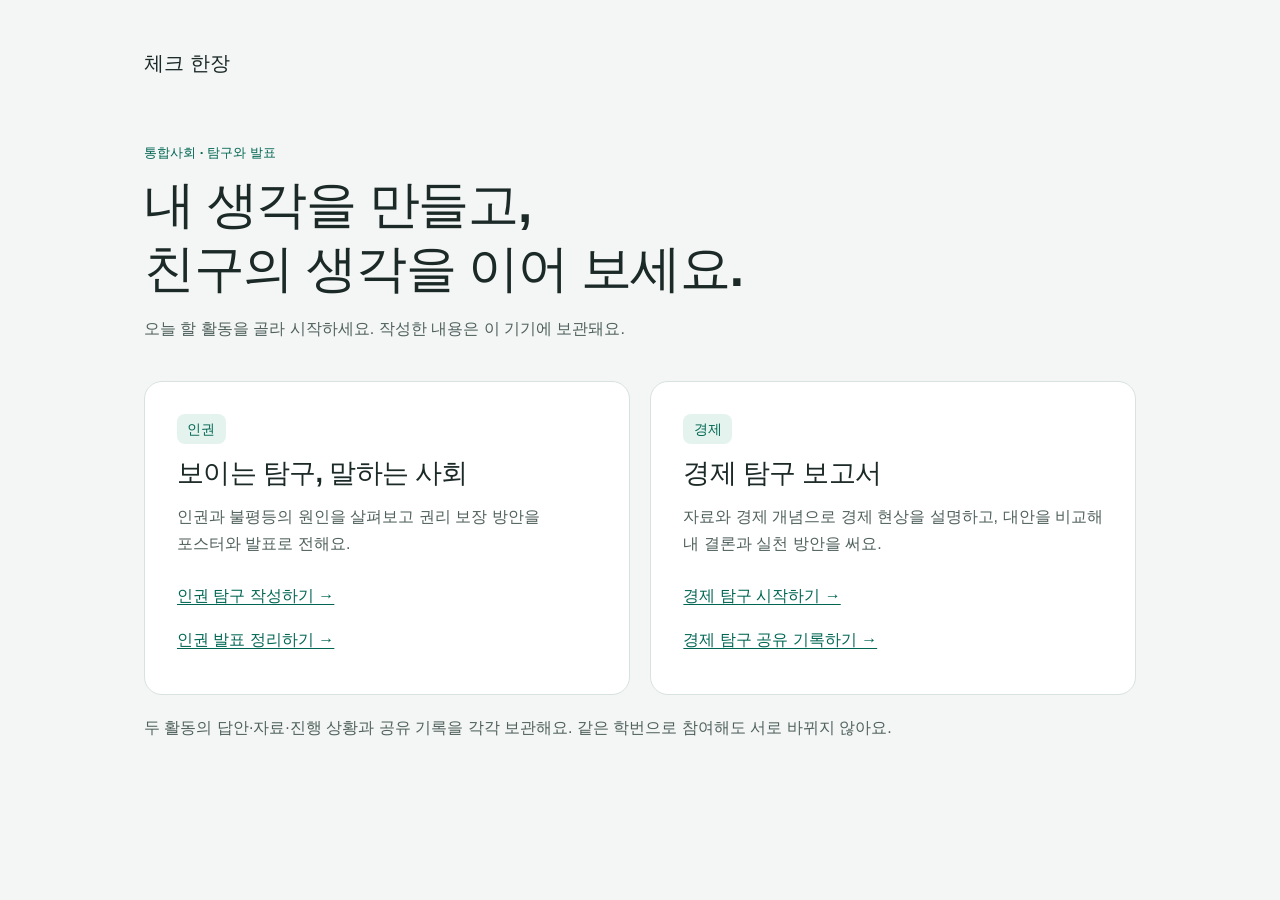
==== docs/index.html @ f95c1961 "Rebuild economics inquiry around four shared stages" ====
<!doctype html>
<html lang="ko">
<head>
  <meta charset="utf-8">
  <meta name="viewport" content="width=device-width, initial-scale=1">
  <meta name="description" content="통합사회2 탐구 활동지. 질문과 자료, 해결 제안을 한 장에 모아요.">
  <title>체크 한장 · 통합사회2 탐구 활동지</title>
  <link rel="stylesheet" href="style.css">
  <link rel="stylesheet" href="report-print.css">
  <link rel="stylesheet" href="listening.css">
  <script defer src="home.js"></script>
  <script defer src="cases.js"></script>
  <script defer src="topic-ideas.js"></script>
  <script defer src="workbook-storage.js"></script>
  <script defer src="economy-data.js"></script>
  <script defer src="economy-guided-data.js"></script>
  <script defer src="economy-local-data.js"></script>
  <script defer src="economy-activity.js"></script>
  <script defer src="economy-flow.js"></script>
  <script defer src="worksheet.js"></script>
  <script defer src="report-print.js"></script>
</head>
<body class="at-home">
  <main id="home" class="home-shell">
    <a class="home-brand" href="#home">체크 한장</a>
    <p class="step-kicker">통합사회 · 탐구와 발표</p>
    <h1>내 생각을 만들고,<br>친구의 생각을 이어 보세요.</h1>
    <p class="home-intro">오늘 할 활동을 골라 시작하세요. 작성한 내용은 이 기기에 보관돼요.</p>
    <div class="home-choices">
      <section class="home-card">
        <span class="card-category">인권</span>
        <h2>보이는 탐구, 말하는 사회</h2>
        <p>인권과 불평등의 원인을 살펴보고 권리 보장 방안을 포스터와 발표로 전해요.</p>
        <div class="home-card-actions">
          <a href="#human" class="card-link">인권 탐구 작성하기 →</a>
          <a href="listening.html?task=human" class="card-link">인권 발표 정리하기 →</a>
        </div>
      </section>
      <section class="home-card">
        <span class="card-category">경제</span>
        <h2>경제 탐구 보고서</h2>
        <p>자료와 경제 개념으로 경제 현상을 설명하고, 대안을 비교해 내 결론과 실천 방안을 써요.</p>
        <div class="home-card-actions">
          <a href="#economy" class="card-link">경제 탐구 시작하기 →</a>
          <a href="listening.html?task=economy" class="card-link">경제 탐구 공유 기록하기 →</a>
        </div>
      </section>
    </div>
    <p class="home-foot">두 활동의 답안·자료·진행 상황과 공유 기록을 각각 보관해요. 같은 학번으로 참여해도 서로 바뀌지 않아요.</p>
  </main>
  <div id="activity-root">
  <a class="skip" href="#workspace">작성 화면으로 건너뛰기</a>
  <header class="topbar">
    <div class="top-inner">
      <a href="#home" class="brand" aria-label="체크 한장 대문으로 가기">
        <svg aria-hidden="true" width="34" height="34" viewBox="0 0 34 34" fill="none"><rect width="34" height="34" rx="9" fill="currentColor"/><path d="M11 9h9l4 4v12H11V9Z" stroke="white" stroke-width="1.5" stroke-linejoin="round"/><path d="m14 17 2.2 2.2 4.5-4.5" stroke="white" stroke-width="1.5" stroke-linecap="round" stroke-linejoin="round"/></svg>
        <span><strong>체크 한장</strong><small>통합사회2 탐구 활동지</small></span>
      </a>
      <div class="tools">
        <span id="save-status" class="save-status" role="status">이 기기에 자동 저장</span>
        <button id="open-files" type="button">작업 저장·불러오기</button>
        <button id="reset" type="button">이 활동 초기화</button>
        <button id="open-help" type="button">? 작성·평가 안내</button>
      </div>
    </div>
  </header>

  <main class="shell">
    <p id="storage-warning" class="notice" role="alert" hidden></p>
    <p id="message" class="notice" role="status" hidden></p>
    <nav aria-label="작성 단계"><ol id="steps" class="steps"></ol></nav>
    <div id="economy-view-tabs" class="view-tabs" role="tablist" aria-label="경제 보고서 화면 전환" hidden>
      <button type="button" role="tab" id="tab-write" aria-selected="true" aria-controls="workspace" data-view="write">활동지 작성</button>
      <button type="button" role="tab" id="tab-preview" aria-selected="false" aria-controls="preview-panel" tabindex="-1" data-view="preview">보고서 미리보기 (A4)</button>
    </div>
    <div class="split">
      <section id="workspace" class="workspace" tabindex="-1" aria-labelledby="step-title">
        <div id="editor"></div>
        <div class="actions" id="actions"></div>
      </section>
      <section id="preview-panel" class="preview-panel" aria-labelledby="preview-title">
        <div class="preview-bar">
          <div><h2 id="preview-title" tabindex="-1">포스터 미리보기</h2><p id="preview-description">쓰는 내용이 여기에 바로 보여요.</p></div>
          <span class="paper-tag">A4 세로</span>
          <button id="preview-print" class="primary" type="button" hidden>PDF로 저장 / 인쇄하기</button>
        </div>
        <div id="poster" class="poster"></div>
      </section>
    </div>
  </main>
  <button id="mobile-preview" class="primary mobile-preview" type="button" aria-controls="preview-panel" aria-expanded="false">포스터 미리보기</button>

  <dialog id="file-dialog" aria-labelledby="file-title">
    <div class="dialog-top"><h2 id="file-title">작업 저장·불러오기</h2><form method="dialog"><button aria-label="닫기">닫기</button></form></div>
    <p>현재 활동만 저장하거나 불러와요. 이전 두 과제 통합 파일도 현재 활동의 기록만 가져와요. 같은 기기와 브라우저에서 이어서 쓸 수 있어요. 다른 기기로 옮기거나 브라우저 기록을 지우기 전에는 파일로 보관하세요.</p>
    <div class="file-actions">
      <button id="backup" class="primary" type="button">파일로 내 기기에 보관하기</button>
      <button id="restore" type="button">보관한 파일 불러오기</button>
      <button id="recover-raw" type="button" hidden>원래 저장 파일 내려받기</button>
    </div>
    <input id="file" type="file" accept=".json,application/json" hidden>
    <p id="file-status" class="notice" role="status" hidden></p>
  </dialog>

  <dialog id="help-dialog" aria-labelledby="help-title">
    <div class="dialog-top"><h2 id="help-title">작성·평가 안내</h2><form method="dialog"><button aria-label="닫기">닫기</button></form></div>
    <h3>무엇을 살펴보나요?</h3><p>2026학년도 보통과 2학기 통합사회2 교수학습 및 평가 운영 계획을 기준으로 안내해요. 경제 탐구는 주제와 질문, 자료로 사실 확인, 경제 개념과 비교, 결론·방안·성찰의 네 단계로 진행해요.</p>
    <ul>
      <li><strong>인권과 불평등</strong>　자료 조사 30점, 발표 자료 제작과 실제 발표 40점, 협업과 자기 돌아보기 30점.</li>
      <li><strong>우리 지역의 경제 변화</strong>　경제 변화 탐구 40점, 지역사회 변화 방안과 실천 30점, 발표와 협업·자기 성찰 30점.</li>
    </ul>
    <p>보고서에 사실과 해석을 나누고 출처, 경제 개념, 선택 근거를 남겨요. 계획과 실제로 한 일은 구분해 적고, 발표와 협업은 수업에서 확인해요. 자료 3곳 이상 활용은 평가 계획의 가장 높은 수행수준입니다. 단계별 완료 표시는 작성 진행 상황을 알려 줍니다.</p>
    <h3>AI를 써도 되나요?</h3>
    <p>기초 조사와 개념 이해에만 활용하고, 알아낸 내용은 출처에서 직접 확인하세요. 답안, 보고서·포스터, 내 생각을 담는 글은 직접 만들어요.</p>
    <h3>사진과 공유 기기 사용</h3>
    <p>직접 찍었거나 사용 허락을 받은 사진을 써요. 사진에 얼굴, 이름, 집 주소가 나오지 않는지 확인하세요. 공유 기기에서는 파일을 안전한 곳에 보관한 뒤 작업을 초기화하고, 내려받기 폴더에 남은 파일도 정리하세요.</p>
  </dialog>
  </div>
  <noscript>이 활동지를 작성하려면 브라우저에서 자바스크립트를 켜 주세요.</noscript>
</body>
</html>
---- docs/style.css ----
:root {
  color-scheme: light;
  --background: #f3f6f5;
  --surface: #fff;
  --ink: #1b2927;
  --muted: #50615d;
  --line: #d8e2df;
  --accent: #006653;
  --accent-hover: #004f40;
  --wash: #e4f3ed;
  --fact-bg: #f2f8f5;
  --fact-border: #006653;
  --fact-badge-bg: #daf0e7;
  --fact-badge-ink: #004f40;
  --sim-bg: #fdf8ee;
  --sim-border: #b7791f;
  --sim-badge-bg: #f6e7c6;
  --sim-badge-ink: #744210;
  --write-bg: #fff;
  --write-border: #cbd6d2;
  --placeholder-ink: #849690;
  font-family: Pretendard, "Pretendard Variable", -apple-system, BlinkMacSystemFont, "Apple SD Gothic Neo", "Noto Sans KR", "Malgun Gothic", sans-serif;
  font-size: 100%;
  font-synthesis: none;
  line-height: 1.55;
}
* { box-sizing: border-box; }
[hidden] { display: none !important; }
body { margin: 0; color: var(--ink); background: var(--background); overflow-wrap: anywhere; }
h1, h2, h3, h4, p, figure { margin: 0; }
h1, h2, h3, label, button, summary { line-height: 1.4; word-break: keep-all; overflow-wrap: anywhere; }
h1, h2 { letter-spacing: -.025em; }
h1 { font-size: clamp(1.65rem, 3vw, 2.15rem); }
h2 { font-size: 1.13rem; }
h3 { font-size: 1rem; }
a { color: var(--accent); text-underline-offset: .2em; }
button, input, textarea, select { font: inherit; color: inherit; }
button, select, summary { cursor: pointer; }
button, .upload-button, .research-link {
  display: inline-flex; align-items: center; justify-content: center; gap: .4rem; min-height: 44px;
  padding: .48rem .85rem; background: var(--surface); border: 1px solid var(--line);
  border-radius: 8px; font-weight: 650;
}
button:hover, .upload-button:hover, .research-link:hover { background: var(--wash); border-color: #a2c2b6; }
button:disabled { cursor: wait; opacity: .65; }
:focus-visible { outline: 3px solid #007863; outline-offset: 3px; }
.primary { background: var(--accent); border-color: var(--accent); color: #fff; }
.primary:hover { background: var(--accent-hover); border-color: var(--accent-hover); }
.skip { position: absolute; top: -5rem; left: 1rem; z-index: 10; background: white; padding: .8rem; }
.skip:focus { top: .5rem; }
.sr-only {
  position: absolute; width: 1px; height: 1px; padding: 0; margin: -1px;
  overflow: hidden; clip-path: inset(50%); white-space: nowrap; border: 0;
}
.topbar { background: white; border-bottom: 1px solid var(--line); }
.top-inner, .shell { width: min(100% - 3rem, 1240px); margin-inline: auto; }
.top-inner { display: flex; align-items: center; justify-content: space-between; gap: 1rem; padding-block: .7rem; }
.brand, .tools { display: flex; align-items: center; gap: .6rem; }
.brand { width: fit-content; min-height: 44px; color: var(--ink); text-decoration: none; }
.brand:hover strong { color: var(--accent); }
.brand svg { color: var(--accent); flex-shrink: 0; }
.brand strong, .brand small { display: block; white-space: nowrap; line-height: 1.35; }
.brand strong { font-size: 1.13rem; letter-spacing: -.02em; }
.brand small, .tools, .preview-bar p, .paper-tag, .save-status { font-size: .83rem; }
.brand small, .preview-bar p { color: var(--muted); }
.save-status {
  display: inline-flex; align-items: center; gap: .42rem; padding: .32rem .65rem;
  border-radius: 20px; background: var(--wash); color: var(--accent); font-weight: 650;
}
.save-status::before { content: ""; width: .44rem; height: .44rem; flex: none; border-radius: 50%; background: currentColor; }
.shell { padding-block: 1.3rem 3rem; }
.notice {
  padding: .65rem .8rem; margin-bottom: .75rem; background: var(--wash);
  border-left: 3px solid var(--accent); font-size: .93rem;
}
#storage-warning { background: #fff1d8; border-color: #9a5e12; }
.steps {
  display: grid; grid-template-columns: repeat(4, minmax(0, 1fr)); gap: .5rem;
  margin: 0 0 1rem; padding: 0; list-style: none;
}
.steps button {
  width: 100%; justify-content: flex-start; text-align: left; min-height: 54px;
  padding: .5rem .75rem; font-size: .92rem; color: var(--muted);
}
.steps button[aria-current="step"] { border-color: var(--accent); background: var(--wash); color: var(--accent); }
.step-number {
  width: 1.65rem; height: 1.65rem; flex: 0 0 auto; display: grid; place-items: center;
  border-radius: 50%; background: var(--background); font-size: .83rem; font-variant-numeric: tabular-nums;
}
[aria-current="step"] .step-number { background: var(--accent); color: white; }
.split { display: grid; grid-template-columns: minmax(0, 1.12fr) minmax(0, 1fr); gap: 1.2rem; align-items: start; }
.workspace { background: var(--surface); border: 1px solid var(--line); border-radius: 14px; padding: clamp(1rem, 2.5vw, 2rem); }
.step-heading { margin-bottom: 1.25rem; }
.step-kicker { color: var(--accent); font-size: .84rem; font-weight: 750; font-variant-numeric: tabular-nums; }
.step-heading h1 { margin: .2rem 0 .35rem; }
.step-heading p, .print-note { color: var(--muted); font-size: .95rem; }
.field-grid { display: grid; gap: .6rem; }
.student-fields { grid-template-columns: repeat(3, minmax(0, 1fr)); }
.field { display: grid; gap: .38rem; margin-bottom: .8rem; min-width: 0; }
.field label { font-size: .94rem; font-weight: 700; }
.field :is(input, textarea, select) {
  width: 100%; min-width: 0; min-height: 44px; padding: .58rem .7rem; border-radius: 7px;
  border: 1px solid #bdccc7; background: white;
}
.field select { text-overflow: ellipsis; padding-inline-end: 1.3rem; }
.field textarea { resize: vertical; min-height: 6.1rem; }
.field ::placeholder { color: #596d67; opacity: 1; }
.field-hint { color: var(--muted); }
.topic-choice-note { margin: 0 0 .55rem; color: var(--muted); font-size: .9rem; }
.idea-explorer, .idea-hints { margin-bottom: .85rem; padding: .75rem; border: 1px solid var(--line); border-radius: 8px; background: #f9fbfa; }
.idea-explorer p, .idea-hints p { margin-top: .25rem; color: var(--muted); font-size: .88rem; }
.idea-cards { display: grid; grid-template-columns: repeat(3, minmax(0, 1fr)); gap: .4rem; margin: .6rem 0 0; padding: .2rem; list-style: none; }
.idea-cards button { width: 100%; height: 100%; justify-content: flex-start; text-align: left; font-size: .88rem; }
.idea-cards button[aria-pressed="true"] { color: var(--accent); background: var(--wash); border-color: var(--accent); }
.economy-topics > section { margin-bottom: 1rem; }
.economy-topics h2 { font-size: 1rem; margin-bottom: .4rem; }
.economy-topic-grid { display: grid; grid-template-columns: repeat(2,minmax(0,1fr)); list-style: none; padding: 0; margin: 0; gap: .45rem; }
.economy-topics button { width: 100%; height: 100%; min-height: 60px; align-items: flex-start; justify-content: space-between; text-align: left; word-break: keep-all; overflow-wrap: anywhere; }
.economy-topics small { display: block; color: var(--muted); font-weight: 400; margin-top: .18rem; }
.topic-resume { color: var(--accent); font-size: .82rem; flex-shrink: 0; }
.guided-context { display: flex; justify-content: space-between; gap: .6rem; align-items: baseline; margin-bottom: .75rem; }
.guided-context strong { font-size: .9rem; color: var(--accent); }
.guided-context a { flex-shrink: 0; font-size: .85rem; }
.guided-topic .guided-evidence-list { margin-top: .3rem; }
@media (max-width: 540px) { .economy-topic-grid { grid-template-columns: minmax(0,1fr); } }
.idea-hints ol { margin: .45rem 0 0; padding-inline-start: 1.4rem; font-size: .9rem; }
.idea-hints li + li { margin-top: .2rem; }
@media (max-width: 560px) {
  .idea-cards { grid-template-columns: none; grid-auto-flow: column; grid-auto-columns: minmax(8rem, 46%); overflow-x: auto; scroll-padding-inline: .2rem; }
}
.source-chips { min-width: 0; margin: 0 0 .65rem; padding: 0; border: 0; }
.source-chips legend { padding: 0; margin-bottom: .25rem; font-size: .94rem; font-weight: 700; }
.chip-options { display: flex; flex-wrap: wrap; gap: .35rem; }
.chip-options label { position: relative; display: inline-flex; cursor: pointer; }
.chip-options input { position: absolute; inset: 0; width: 100%; height: 100%; margin: 0; opacity: 0; cursor: pointer; }
.chip-options span {
  display: inline-flex; align-items: center; min-height: 44px; padding: .35rem .65rem;
  border: 1px solid #bdccc7; border-radius: 24px; font-size: .88rem;
}
.chip-options label:hover span { background: var(--background); }
.chip-options input:checked + span { color: var(--accent); background: var(--wash); border-color: var(--accent); font-weight: 700; }
.chip-options input:focus-visible + span { outline: 3px solid #007863; outline-offset: 2px; }
.research-link { margin-bottom: .85rem; text-decoration: none; }
.evidence-status { margin-bottom: .85rem; color: var(--muted); font-size: .9rem; }
.evidence-status p { margin-top: .35rem; }
.rubric-badge {
  display: inline-block; background: var(--wash); color: var(--accent);
  border-radius: 5px; padding: .12rem .38rem; font-size: .8em; font-weight: 700;
}
.evidence-status .rubric-badge { font-size: .95em; }
.character-count { text-align: right; color: var(--muted); font-variant-numeric: tabular-nums; }
.worksheet-section { border-top: 1px solid var(--line); margin-top: .75rem; padding-top: 1rem; }
.worksheet-section h2 { margin-bottom: .65rem; }
.question-section, .thought { margin-top: 1.2rem; }
.thought h2 { color: var(--accent); }
.supplement { margin: .25rem 0 .75rem; font-size: .9rem; }
.supplement summary { padding: .6rem 0; color: var(--accent); font-weight: 650; }
.supplement p { margin: .5rem 0; }
.supplement ul { padding-left: 1.25rem; }
.actions { margin-top: 1.2rem; display: flex; gap: .6rem; flex-wrap: wrap; justify-content: space-between; }
.actions .primary { margin-left: auto; }
.source-card { border: 1px solid var(--line); border-radius: 10px; padding: .9rem; margin-bottom: .75rem; }
.card-head, .photo-row { display: flex; align-items: center; gap: .6rem; flex-wrap: wrap; }
.card-head { justify-content: space-between; margin-bottom: .65rem; }
.photo-row { margin-bottom: .8rem; }
.photo-row small { color: var(--muted); }
.upload-button { position: relative; cursor: pointer; color: var(--accent); }
.upload-button input { position: absolute; inset: 0; width: 100%; opacity: 0; cursor: pointer; }
.upload-button:focus-within { outline: 3px solid #007863; outline-offset: 3px; }
.card-image { width: 84px; height: 54px; object-fit: contain; background: var(--background); border-radius: 5px; }
.add-source { width: 100%; border: 1px dashed #6b9b8d; color: var(--accent); }
.checklist { min-width: 0; margin: 1rem 0; padding: .6rem .9rem; border: 1px solid var(--line); border-radius: 9px; }
.checklist legend { padding: 0 .3rem; font-weight: 700; }
.checklist label { display: flex; align-items: center; gap: .65rem; min-height: 44px; cursor: pointer; }
.checklist input { width: 1.1rem; height: 1.1rem; flex: none; accent-color: var(--accent); }
.preview-panel {
  position: sticky; top: 1rem; max-height: calc(100dvh - 2rem); overflow: auto;
  border: 1px solid var(--line); border-radius: 14px; background: #e9efec;
}
.preview-bar {
  display: flex; justify-content: space-between; align-items: center; gap: .5rem;
  padding: .7rem 1rem; border-bottom: 1px solid var(--line); background: #f9fbfa;
}
.preview-bar h2 { font-size: 1rem; }
.paper-tag { border: 1px solid var(--line); padding: .18rem .48rem; border-radius: 5px; white-space: nowrap; color: var(--muted); }
.poster { padding: clamp(.65rem, 2vw, 1.2rem); }
.paper {
  min-width: 0; min-height: auto; aspect-ratio: 210 / 297;
  background: white; padding: clamp(1rem, 3vw, 2.25rem);
  border-top: 5px solid var(--accent); box-shadow: 0 4px 14px #193d2e18;
  font-size: .87rem;
}
.paper h2 { margin-top: .36rem; font-size: clamp(1.35rem, 2.4vw, 2rem); }
.paper h3 { font-size: .93rem; }
.paper p { white-space: pre-wrap; }
.paper-label, .paper-author { font-size: .8rem; }
.paper-label { color: var(--accent); font-weight: 750; }
.paper-author { color: var(--muted); margin-top: .4rem; }
.paper-question { margin: 1rem 0; padding: .75rem; background: var(--wash); }
.paper-question h3 { color: var(--accent); margin-bottom: .25rem; }
.paper-empty { color: var(--muted); }
.paper-evidence { margin-bottom: .9rem; }
.paper-evidence > h3 { margin-bottom: .4rem; }
.evidence-grid, .paper-analysis { display: grid; grid-template-columns: repeat(2, minmax(0, 1fr)); gap: .65rem; }
.evidence-grid figure { border: 1px solid var(--line); padding: .55rem; }
.evidence-grid img { display: block; width: 100%; max-height: 11rem; object-fit: contain; margin-block: .3rem; }
.evidence-grid small { display: block; color: var(--muted); white-space: pre-wrap; }
.paper-analysis section { border-top: 1px solid var(--line); padding-top: .5rem; }
.paper-analysis { margin-top: .55rem; }
.paper-analysis h4 { margin-bottom: .2rem; font-size: .95em; }
.paper-section { margin-top: .9rem; }
.paper-reflection { background: #f3f6f5; padding-inline: .65rem; padding-bottom: .65rem; }
.paper-reflection, .paper-rehearsal { border-top: 1px solid var(--line); padding-top: .65rem; }
.paper-rehearsal ul { margin: .3rem 0 0; padding: 0; list-style: none; color: var(--muted); }
.evidence-grid .rubric-badge { margin-block: .2rem; }
.evidence-grid p + p, .evidence-grid p + small { margin-top: .2rem; }
.evidence-label { color: var(--accent); }
.mobile-preview { display: none; }
dialog {
  width: min(100% - 2rem, 36rem); max-height: calc(100dvh - 2rem); padding: 1.2rem;
  border: 1px solid var(--line); border-radius: 12px; color: var(--ink);
}
dialog::backdrop { background: #15272199; }
dialog h3, dialog p { margin-top: .85rem; }
dialog ul { padding-left: 1.3rem; }
dialog li + li { margin-top: .5rem; }
.dialog-top { display: flex; justify-content: space-between; align-items: center; gap: .5rem; }
.file-actions { display: flex; flex-wrap: wrap; gap: .5rem; margin-top: 1rem; }

#preview-print { display: none; }
@media (max-width: 839px) {
  html { scroll-padding-bottom: calc(4.5rem + env(safe-area-inset-bottom)); }
  .show-preview .preview-bar { flex-wrap: wrap; }
  .show-preview #preview-print { display: inline-flex; }
  .top-inner, .shell { width: min(100% - 1.5rem, 640px); }
  .top-inner { display: grid; grid-template-columns: 1fr auto 1fr; gap: .4rem; }
  .brand { grid-column: span 2; }
  .tools { display: contents; }
  .save-status { justify-self: end; white-space: nowrap; }
  .tools button { padding-inline: .4rem; }
  .shell { padding-bottom: 5rem; padding-top: .7rem; }
  .split { display: block; }
  .preview-panel { display: none; position: static; max-height: none; overflow: visible; }
  .show-preview .workspace { display: none; }
  .show-preview .preview-panel { display: block; }
  .mobile-preview {
    display: flex; position: fixed; z-index: 2; bottom: max(.7rem, env(safe-area-inset-bottom)); right: .75rem;
    box-shadow: 0 3px 12px #173d2f35;
  }
  .steps { gap: .25rem; margin-bottom: .65rem; }
  .steps button { min-height: 64px; height: 100%; flex-direction: column; justify-content: center; text-align: center; gap: .2rem; padding: .3rem .2rem; font-size: .78rem; }
  .step-number { width: 1.3rem; height: 1.3rem; font-size: .75rem; }
  .step-heading { margin-bottom: .8rem; }
  .step-heading p { font-size: .9rem; }
}
@media (max-width: 440px) {
  .field-grid { gap: .4rem; }
  .field :is(input, textarea, select) { padding-inline: .45rem; }
  .student-fields input::placeholder { font-size: .83rem; }
  .worksheet-section { padding-top: .65rem; }
  .workspace { padding: .85rem; }
}
@page { size: A4 portrait; margin: 12mm; }
@media print {
  :root { background: #fff; print-color-adjust: exact; -webkit-print-color-adjust: exact; }
  body { background: #fff; }
  .skip, .topbar, nav, .workspace, .show-preview .workspace, .mobile-preview,
  .preview-bar, dialog, dialog::backdrop, .notice, noscript { display: none !important; }
  .shell, .split, .preview-panel, .poster { display: block; position: static; overflow: visible; width: auto; max-height: none; margin: 0; padding: 0; border: 0; background: white; }
  .paper { border-top-width: 2mm; aspect-ratio: auto; padding: 5mm 0 0; box-shadow: none; font-size: 10pt; }
  .paper h2 { font-size: 21pt; }
  .paper h3, .paper h4 { break-after: avoid; }
  .paper-header, .evidence-grid img { break-inside: avoid; }
  .evidence-grid, .paper-analysis { display: block; column-count: 2; column-gap: 5mm; }
  .evidence-grid figure, .paper-analysis section { margin: 0 0 3mm; break-inside: avoid; }
  .evidence-grid img { max-height: 43mm; }
  .paper-section, .paper-evidence { margin-top: 3mm; }
  .paper-reflection, .paper-rehearsal li { break-inside: avoid; }
}

.idea-cards small { display: block; margin-top: .3rem; color: var(--muted); font-weight: 400; }
.idea-story { margin-top: .65rem; padding: .8rem; border-inline-start: 3px solid var(--accent); background: white; }
.idea-story h4 { color: var(--accent); }
.idea-story p { margin-top: .55rem; color: var(--ink); }
.idea-story .idea-story-label { color: var(--muted); font-size: .8rem; }
.idea-story button { margin-top: .65rem; }

.economy-materials { margin-block: 1rem 1.4rem; padding: .85rem; border: 1px solid var(--line); border-radius: 10px; background: #f9fbfa; }
.economy-materials > p { margin-block: .5rem .85rem; }
.official-card { margin-top: 1rem; padding: .75rem; border: 1px solid var(--line); border-radius: 8px; background: white; }
.official-card h3 { margin-bottom: .45rem; }
.official-card button { margin-top: .6rem; }
.official-graph { min-width: 0; margin-block: .5rem .8rem; }
.official-graph .stat-image { display: block; width: 100%; height: auto; max-height: none; margin-block: .5rem; object-fit: contain; }
.stat-meta, .stat-citation { font-size: .84rem; color: var(--muted); }
.stat-citation { margin-top: .45rem; }
.stat-citation span { display: block; }
.stat-table-wrap { max-width: 100%; overflow-x: auto; }
.stat-table { width: 100%; border-collapse: collapse; font-size: .88rem; font-variant-numeric: tabular-nums; }
.stat-table caption { text-align: left; font-size: .84rem; margin-bottom: .25rem; }
.stat-table th, .stat-table td { padding: .45rem .55rem; border-bottom: 1px solid var(--line); text-align: left; vertical-align: top; }
.stat-table .num { text-align: right; font-variant-numeric: tabular-nums; white-space: nowrap; }
.guided-review-case .stat-table th, .guided-review-case .stat-table td { text-align: left; vertical-align: top; }
.guided-review-case .stat-table th:first-child { width: 32%; }
.guided-source-locations { margin-block: .45rem .8rem; padding-inline-start: 1.2rem; font-size: .86rem; color: var(--muted); }
.guided-region-graph { margin-block: .55rem .15rem; font-size: .88rem; }
.guided-region-graph figcaption { font-weight: 650; margin-bottom: .35rem; }
.guided-region-bar { display: grid; grid-template-columns: minmax(5.5rem, auto) minmax(0, 1fr) auto; gap: .45rem; align-items: center; margin-bottom: .35rem; }
.guided-region-track { display: block; height: .7rem; background: var(--wash); }
.guided-region-track span { display: block; height: 100%; background: var(--accent); }
.guided-topic > p + p { margin-top: .5rem; }
.guided-region-material > details + .field { margin-top: .8rem; }
.guided-evidence-list { padding-inline-start: 1.25rem; }
.guided-evidence-list li + li { margin-top: .45rem; }
.guided-evidence-list span { display: block; }
.view-tabs {
  position: sticky; top: .5rem; z-index: 5;
  display: grid; grid-template-columns: repeat(2,minmax(0,1fr)); gap: .25rem;
  max-width: 760px; margin: 0 auto .9rem; padding: .25rem;
  border: 1px solid var(--line); border-radius: 10px; background: var(--surface);
}
.view-tabs button { border-color: transparent; }
.view-tabs button[aria-selected="true"] { color: var(--accent); background: var(--wash); }
.economy-context, .economy-reminder { padding: .8rem 0; border-bottom: 1px solid var(--line); margin-bottom: 1rem; }
.economy-context p + p { margin-top: .55rem; }
.economy-context ul { margin-block: .5rem 0; }
.economy-write, .card-fact, .card-simulation { margin-block: 1rem; padding: .9rem; border-radius: 8px; min-width: 0; }
.economy-write { border: 1px solid var(--write-border); background: var(--write-bg); }
.economy-write > .field:first-child { margin-top: 0; }
.card-fact { border-inline-start: 4px solid var(--fact-border); background: var(--fact-bg); }
.card-simulation { border-inline-start: 4px solid var(--sim-border); background: var(--sim-bg); }
.economy-card-label { display: inline-block; border-radius: 6px; padding: .15rem .45rem; margin-bottom: .5rem; font-size: .83rem; font-weight: 700; }
.card-fact .economy-card-label { background: var(--fact-badge-bg); color: var(--fact-badge-ink); }
.card-simulation .economy-card-label { background: var(--sim-badge-bg); color: var(--sim-badge-ink); }
.guided-source .stat-citation { margin-bottom: .8rem; }
.guided-source .stat-table-wrap + .stat-table-wrap { margin-top: .65rem; }
.guided-region-material { padding-bottom: .8rem; border-bottom: 1px solid var(--line); margin-bottom: .8rem; }
.economy-research-links { display: flex; flex-wrap: wrap; gap: .65rem 1rem; margin-bottom: .7rem; }
.economy-workspace #editor h1 { font-size: clamp(1.6rem, 2.8vw, 2rem); font-weight: 800; color: #101c1a; }
.economy-workspace #editor h2 { font-size: 1.22rem; font-weight: 750; margin-bottom: .7rem; }
.economy-workspace #editor .field label { font-size: 1.02rem; font-weight: 700; color: #132220; }
.economy-workspace #editor .field-hint { font-size: .88rem; }
.economy-workspace #editor .field ::placeholder { color: var(--placeholder-ink); }
@media screen {
  .economy-workspace .split { display: block; max-width: 760px; margin-inline: auto; }
  .economy-workspace #preview-panel:not([hidden]) { display: block; position: static; max-height: none; overflow: visible; }
  .economy-workspace #preview-print:not([hidden]) { display: inline-flex; }
  .economy-workspace .preview-bar { flex-wrap: wrap; }
  .economy-workspace .shell { padding-bottom: 2rem; }
}
.paper .official-graph { font-size: .9em; }
.paper .official-graph .stat-meta, .paper .official-graph .stat-citation { font-size: .9em; }
.paper .official-graph .stat-table, .paper .official-graph caption { font-size: 1em; }
@media (max-width: 440px) {
  .economy-materials, .official-card { padding: .55rem; }
  .economy-write, .card-fact, .card-simulation { padding: .7rem; }
  .view-tabs button { font-size: .86rem; }
}
@media print {
  .stat-table-wrap { overflow: visible; }
  .official-graph .stat-image { break-inside: avoid; }
  .view-tabs { display: none !important; }
}
---- docs/report-print.css ----
/* Print measurements use the same dimensions before and during beforeprint. */
.print-pages { position: absolute; left: -20000px; top: 0; width: 186mm; visibility: hidden; }
.print-paper { width: 186mm; min-height: 0; aspect-ratio: auto; border: 0; padding: 0; box-shadow: none; font-size: 10pt; }
.print-paper:first-child { border-top: 2mm solid var(--accent); padding-top: 5mm; }
.print-paper h2 { font-size: 21pt; }
.print-paper .evidence-grid, .print-paper .paper-analysis { display: block; columns: auto; }
.print-row { display: grid; grid-template-columns: repeat(2, minmax(0, 1fr)); gap: 5mm; }
.print-row > div { min-width: 0; }
.print-paper .evidence-grid figure, .print-paper .paper-analysis section { margin: 0 0 3mm; }
.print-paper .evidence-grid img { max-height: 43mm; }
.print-paper .paper-section, .print-paper .paper-evidence { margin-top: 3mm; }
.paper-inquiry-header { padding-bottom: .4rem; }
.paper-inquiry-header .paper-topic { margin-top: .14rem; }
.paper-inquiry-header .paper-author strong:not(:first-child),
.paper-inquiry-header .paper-author span { margin-inline-start: .85rem; }
.paper-perspective { color: var(--muted); margin-top: .25rem; }
.paper-inquiry-section { line-height: 1.6; word-break: keep-all; }
.paper-inquiry-section > h3 {
  color: var(--accent); border-bottom: 1px solid var(--line);
  font-size: 1.16em; padding-bottom: .22rem; margin-bottom: .5rem;
}
.paper-inquiry-section section + section,
.paper-inquiry-section > p + section,
.paper-inquiry-section > section + p { margin-top: .45rem; }
.paper-inquiry-section h4, .paper-inquiry-section h5 { font-size: 1em; margin: 0 0 .13rem; }
.paper-evidence-table { table-layout: fixed; }
.paper-evidence-table .paper-source-link { font-size: .88em; font-weight: 400; margin-top: .18rem; overflow-wrap: anywhere; }
.paper-evidence-table td p { white-space: pre-wrap; overflow-wrap: anywhere; }
.paper-evidence-table td p + p { margin-top: .28rem; }
.paper-caption { color: var(--muted); font-size: .9em; }
.paper-sources { border-top: 1px solid var(--line); margin-top: .45rem; padding-top: .3rem; }
.paper-sources p { color: var(--muted); font-size: .85em; overflow-wrap: anywhere; }
.paper-picked { width: 100%; border-collapse: collapse; font-size: .93em; margin-block: .35rem .55rem; }
.paper-picked th, .paper-picked td { text-align: left; vertical-align: top; padding: .32rem .4rem; border-bottom: 1px solid var(--line); }
.paper-picked thead { background: var(--wash); }
.paper-picked th:first-child { width: 34%; }
.paper-comparison-table th:first-child { width: 26%; }
.paper-comparison-table td { white-space: pre-wrap; }
.paper-local-table th:first-child { width: 52%; }
.paper-picked th span { display: block; font-weight: 400; color: var(--muted); }
.paper-picked td span { display: block; margin-top: .25em; }
.paper-picked .num { text-align: right; font-variant-numeric: tabular-nums; white-space: nowrap; }
.paper .paper-link-print { display: none; }
@media print {
  .has-print-pages .poster { display: none; }
  .has-print-pages .print-pages { position: static; left: auto; visibility: visible; }
  .print-paper { break-after: page; page-break-after: always; }
  .print-paper:last-child { break-after: auto; page-break-after: auto; }
  .paper .paper-link-screen { display: none; }
  .paper .paper-link-print { display: inline; }
}

/* Reading order comes first: prose is full width; compact evidence may pair. */
#poster .paper-analysis { display: block; }
#poster .paper-analysis > section { margin-bottom: .8rem; }
#poster .evidence-grid > * { grid-column: 1 / -1; }
#poster .evidence-grid > .compact-evidence { grid-column: auto; }
@media (max-width: 700px) {
  #poster .evidence-grid > .compact-evidence { grid-column: 1 / -1; }
}
---- docs/listening.css ----
/* Shared green-and-paper theme; no network resources or external fonts. */
.home-brand { color: var(--ink); font-size: 1.25rem; font-weight: 800; text-decoration: none; }
.home-shell { max-width: 1040px; margin: auto; padding: 3rem 1.5rem; }
.home-shell > .home-brand { display: inline-block; margin-bottom: 4rem; }
.home-shell h1 { margin: .6rem 0 1rem; font-size: clamp(2rem, 4vw, 3.25rem); line-height: 1.25; }
.home-intro, .home-foot { color: var(--muted); }
.home-choices { display: grid; grid-template-columns: 1fr 1fr; gap: 1.3rem; margin: 2.4rem 0 1.3rem; }
.home-card { display: flex; flex-direction: column; align-items: flex-start; padding: 2rem; border: 1px solid var(--line); border-radius: 18px; background: white; color: var(--ink); transition: border-color .15s, background .15s; }
.home-card:hover { border-color: var(--accent); background: #fafffc; }
.card-category { justify-self: start; padding: .25rem .65rem; border-radius: 8px; background: var(--wash); color: var(--accent); font-size: .9rem; font-weight: 750; }
.home-card h2 { font-size: 1.7rem; margin: 1rem 0 .5rem; }
.home-card p { color: var(--muted); line-height: 1.7; word-break: keep-all; }
.home-card-actions { display: grid; justify-items: start; margin-top: auto; padding-top: 1.2rem; }
.card-link { display: inline-flex; align-items: center; min-height: 44px; font-weight: 750; color: var(--accent); }
@supports (grid-template-rows: subgrid) {
  @media (min-width: 701px) {
    .home-choices { row-gap: .65rem; }
    .home-card { display: grid; grid-row: span 4; grid-template-rows: subgrid; }
    .home-card h2 { margin: 0; }
    .home-card-actions { margin-top: 0; padding-top: .4rem; }
  }
}
.at-home #activity-root { display: none; }
.listening-heading { margin: .8rem 0 1.6rem; }
.listening-heading h1 { margin: .35rem 0 .5rem; }
.listening-heading > p:last-child { color: var(--muted); }
.listener-bar { display: flex; align-items: center; gap: 2rem; margin-bottom: 1rem; padding: 1rem 1.3rem; background: var(--wash); border-radius: 12px; }
.listener-bar .field { margin: 0; flex: 0 1 260px; }
.listener-bar p { max-width: 620px; font-size: .9rem; color: var(--muted); }
.listening-layout { display: grid; grid-template-columns: 280px minmax(0,1fr); gap: 1.3rem; align-items: start; }
.notes-sidebar { background: #fff; border: 1px solid var(--line); border-radius: 14px; padding: 1.2rem; }
.notes-sidebar h2 { margin-bottom: 1rem; }
#record-count { color: var(--accent); }
#open-note button { width: 100%; }
.notes-sidebar > .field-hint { margin: .75rem 0; font-size: .83rem; }
.record-list { list-style: none; padding: 0; margin: 1rem 0; display: grid; gap: .5rem; }
.record-list button { display: grid; justify-content: start; text-align: left; width: 100%; }
.record-list button span { font-size: .85rem; font-weight: 400; color: var(--muted); }
.record-list button[aria-current] { background: var(--wash); border-color: var(--accent); }
#empty-list { color: var(--muted); font-size: .9rem; margin-block: 2rem; }
.note-utilities { display: grid; gap: .5rem; padding-top: 1rem; border-top: 1px solid var(--line); }
.note-utilities button { font-size: .85rem; }
#clear-notes { color: #8c3529; }
#editor-empty { min-height: 340px; display: flex; flex-direction: column; justify-content: center; gap: .7rem; }
#editor-empty p:last-child { color: var(--muted); }
.note-title-row { display: flex; justify-content: space-between; align-items: center; gap: .75rem; margin-bottom: 1.5rem; }
.note-title-row h2 { font-size: 1.4rem; }
#note-fields .field { padding-top: 1rem; margin-bottom: 1rem; border-top: 1px solid var(--line); }
#note-fields .field-hint { font-size: .9rem; }
#note-fields textarea { min-height: 105px; line-height: 1.7; }
.note-actions { display: flex; gap: .6rem; flex-wrap: wrap; margin-bottom: .7rem; }
#notes-print { display: none; }
@media (max-width: 700px) {
  .home-shell > .home-brand { margin-bottom: 2.5rem; }
  .home-choices { grid-template-columns: 1fr; }
  .home-card { padding: 1.5rem; }
  .home-card-actions { padding-top: .8rem; }
  .listening-layout { grid-template-columns: 1fr; }
  .listener-bar { display: grid; gap: .7rem; }
  .listening-page .top-inner { flex-wrap: wrap; }
  .listening-page .top-inner, .listening-page .shell { width: min(100% - 2rem, 1240px); }
  .record-list { max-height: 260px; overflow-y: auto; }
  .note-title-row { flex-wrap: wrap; }
}
@media print {
  .at-home #home { display: block; }
  .listening-page > :not(#notes-print) { display: none !important; }
  .listening-page #notes-print { display: block !important; color: #111; background: white; font-size: 10pt; }
  .listening-page { background: white; }
  .print-intro { border-bottom: 1.5pt solid #006653; padding-bottom: 5mm; margin-bottom: 6mm; }
  .print-intro h1 { font-size: 19pt; margin: 2mm 0; }
  .printed-note + .printed-note { break-before: page; }
  .printed-note header { margin-bottom: 5mm; }
  .printed-note h2 { font-size: 16pt; margin-top: 2mm; }
  .printed-note section { margin: 0 0 5mm; }
  .printed-note h3 { font-size: 11pt; break-after: avoid; margin-bottom: 2mm; }
  .printed-note section p { white-space: pre-wrap; overflow-wrap: anywhere; line-height: 1.7; orphans: 3; widows: 3; }
  @page { size: A4; margin: 16mm; }
}

.pdf-help { margin: -.5rem 0 1rem; color: var(--muted); font-size: .88rem; }

.pdf-actions { display: grid; gap: .5rem; margin: 1rem 0; }
.pdf-actions p { color: var(--muted); font-size: .8rem; line-height: 1.6; margin: 0; }

/* Keep editable identifiers and long student writing legible on every width. */
.rename-presenter { display: flex; align-items: end; gap: .65rem; flex-wrap: wrap; padding: 1rem; margin-bottom: 1.4rem; background: var(--wash); border-radius: 10px; }
.rename-presenter .field { flex: 1 1 180px; margin: 0; }
.rename-presenter > p { flex-basis: 100%; margin: 0; color: var(--muted); font-size: .83rem; }
.listening-page .workspace, .notes-sidebar, .record-list li, .record-list button { min-width: 0; }
.record-list button strong, .record-list button span, .note-title-row h2 { overflow-wrap: anywhere; }
#note-form textarea { width: 100%; min-height: 110px; max-height: 420px; overflow-y: auto; line-height: 1.7; resize: vertical; }
#note-form #topic { min-height: 72px; }
@media (min-width: 701px) and (max-width: 1000px) {
  .listening-layout { grid-template-columns: 220px minmax(0, 1fr); gap: 1rem; }
  .notes-sidebar { padding: 1rem; }
  .listening-page .workspace { padding: 1.25rem; }
}
@media (max-width: 700px) {
  .listening-page .workspace { padding: 1.1rem; }
  .note-actions > button { flex: 1 1 100%; }
}
/* Header actions share the same height and baseline, including compact screens. */
.listening-page .top-inner { display: flex; flex-wrap: wrap; align-items: center; }
.listening-page .top-inner .tools { display: flex; align-items: center; gap: .5rem; }
.listening-page .top-inner [data-export-pdf] { display: inline-flex; align-items: center; justify-content: center; min-height: 44px; margin: 0; padding: .65rem .85rem; }
.listening-page .top-inner > .home-brand { display: inline-flex; align-items: center; min-height: 44px; }
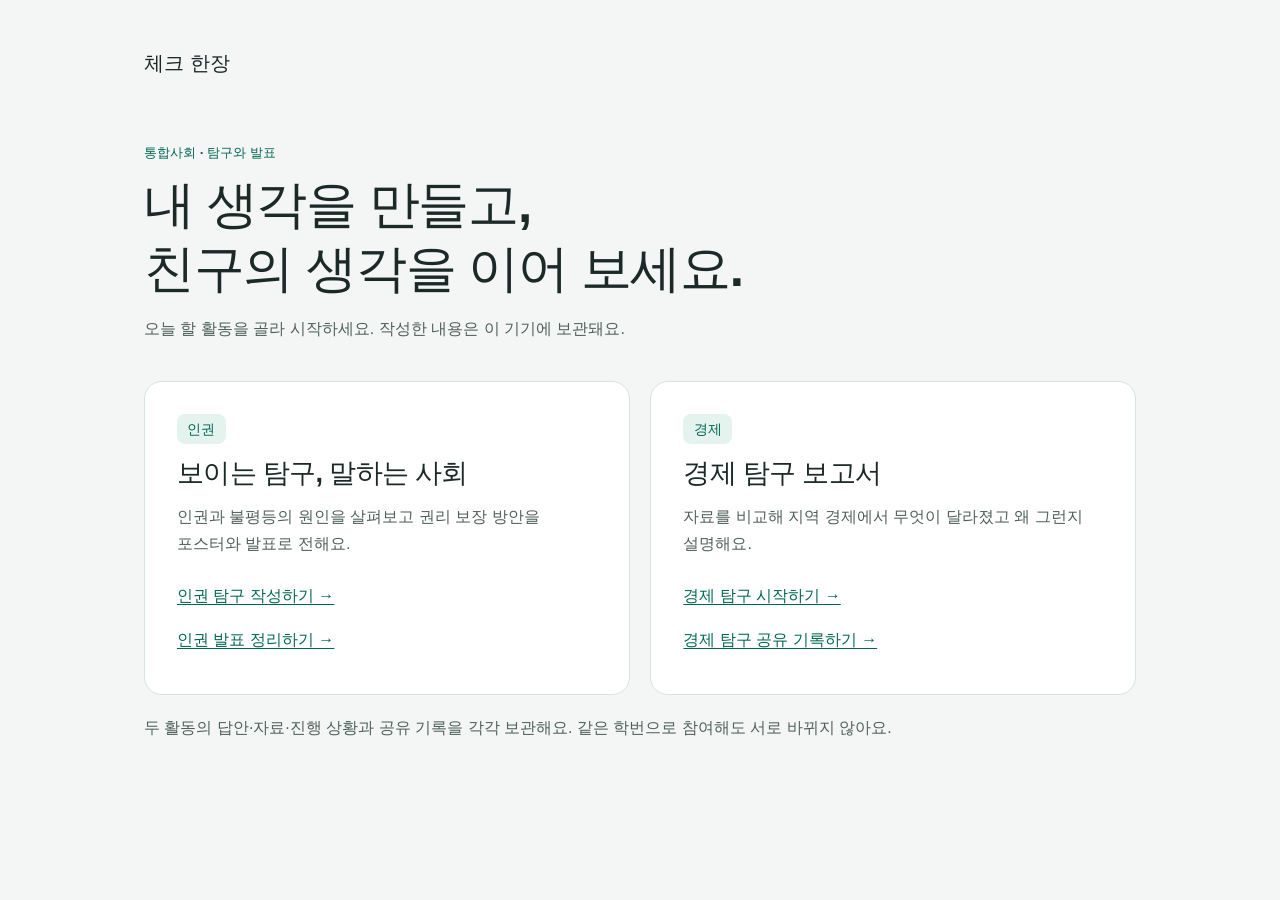
==== commit ced8ab22: "Start guided inquiries with regional evidence and keep applied judgments" ====
--- a/docs/index.html
+++ b/docs/index.html
@@ -39,7 +39,7 @@
       <section class="home-card">
         <span class="card-category">경제</span>
         <h2>경제 탐구 보고서</h2>
-        <p>자료와 경제 개념으로 경제 현상을 설명하고, 대안을 비교해 내 결론과 실천 방안을 써요.</p>
+        <p>자료를 비교해 지역 경제에서 무엇이 달라졌고 왜 그런지 설명해요.</p>
         <div class="home-card-actions">
           <a href="#economy" class="card-link">경제 탐구 시작하기 →</a>
           <a href="listening.html?task=economy" class="card-link">경제 탐구 공유 기록하기 →</a>
@@ -104,12 +104,12 @@
 
   <dialog id="help-dialog" aria-labelledby="help-title">
     <div class="dialog-top"><h2 id="help-title">작성·평가 안내</h2><form method="dialog"><button aria-label="닫기">닫기</button></form></div>
-    <h3>무엇을 살펴보나요?</h3><p>2026학년도 보통과 2학기 통합사회2 교수학습 및 평가 운영 계획을 기준으로 안내해요. 경제 탐구는 주제와 질문, 자료로 사실 확인, 경제 개념과 비교, 결론·방안·성찰의 네 단계로 진행해요.</p>
+    <h3>무엇을 살펴보나요?</h3><p>지역 경제가 어떻게 달라졌는지 자료에서 확인하고, 변화의 이유와 영향을 자신의 입장에서 설명해요. 자료를 적용한 상황에서는 비교한 결과를 근거로 판단해요.</p>
     <ul>
       <li><strong>인권과 불평등</strong>　자료 조사 30점, 발표 자료 제작과 실제 발표 40점, 협업과 자기 돌아보기 30점.</li>
       <li><strong>우리 지역의 경제 변화</strong>　경제 변화 탐구 40점, 지역사회 변화 방안과 실천 30점, 발표와 협업·자기 성찰 30점.</li>
     </ul>
-    <p>보고서에 사실과 해석을 나누고 출처, 경제 개념, 선택 근거를 남겨요. 계획과 실제로 한 일은 구분해 적고, 발표와 협업은 수업에서 확인해요. 자료 3곳 이상 활용은 평가 계획의 가장 높은 수행수준입니다. 단계별 완료 표시는 작성 진행 상황을 알려 줍니다.</p>
+    <p>보고서에 확인한 사실, 경제 개념을 적용한 설명, 자료의 한계와 출처를 남겨요. 지역사회 실천, 발표와 협업은 수업에서 확인해요. 자료 3곳 이상 활용은 평가 계획의 가장 높은 수행수준입니다. 단계별 완료 표시는 작성 진행 상황을 알려 줍니다.</p>
     <h3>AI를 써도 되나요?</h3>
     <p>기초 조사와 개념 이해에만 활용하고, 알아낸 내용은 출처에서 직접 확인하세요. 답안, 보고서·포스터, 내 생각을 담는 글은 직접 만들어요.</p>
     <h3>사진과 공유 기기 사용</h3>
--- a/docs/style.css
+++ b/docs/style.css
@@ -309,7 +309,9 @@
 .guided-region-track { display: block; height: .7rem; background: var(--wash); }
 .guided-region-track span { display: block; height: 100%; background: var(--accent); }
 .guided-topic > p + p { margin-top: .5rem; }
-.guided-region-material > details + .field { margin-top: .8rem; }
+.guided-region-material > .stat-table-wrap + .field { margin-top: .8rem; }
+.guided-region-material .stat-table th { word-break: keep-all; }
+.guided-region-material .stat-table td { white-space: nowrap; }
 .guided-evidence-list { padding-inline-start: 1.25rem; }
 .guided-evidence-list li + li { margin-top: .45rem; }
 .guided-evidence-list span { display: block; }
@@ -318,6 +320,7 @@
   display: grid; grid-template-columns: repeat(2,minmax(0,1fr)); gap: .25rem;
   max-width: 760px; margin: 0 auto .9rem; padding: .25rem;
   border: 1px solid var(--line); border-radius: 10px; background: var(--surface);
+  box-shadow: 0 3px 12px #193d2e16;
 }
 .view-tabs button { border-color: transparent; }
 .view-tabs button[aria-selected="true"] { color: var(--accent); background: var(--wash); }
@@ -334,7 +337,6 @@
 .card-simulation .economy-card-label { background: var(--sim-badge-bg); color: var(--sim-badge-ink); }
 .guided-source .stat-citation { margin-bottom: .8rem; }
 .guided-source .stat-table-wrap + .stat-table-wrap { margin-top: .65rem; }
-.guided-region-material { padding-bottom: .8rem; border-bottom: 1px solid var(--line); margin-bottom: .8rem; }
 .economy-research-links { display: flex; flex-wrap: wrap; gap: .65rem 1rem; margin-bottom: .7rem; }
 .economy-workspace #editor h1 { font-size: clamp(1.6rem, 2.8vw, 2rem); font-weight: 800; color: #101c1a; }
 .economy-workspace #editor h2 { font-size: 1.22rem; font-weight: 750; margin-bottom: .7rem; }
@@ -351,10 +353,55 @@
 .paper .official-graph { font-size: .9em; }
 .paper .official-graph .stat-meta, .paper .official-graph .stat-citation { font-size: .9em; }
 .paper .official-graph .stat-table, .paper .official-graph caption { font-size: 1em; }
+@media (min-width: 541px) {
+  .economy-source-list .source-card .field-grid { grid-template-columns: repeat(2, minmax(0, 1fr)); }
+}
+.economy-workspace .steps { grid-template-columns: repeat(5,minmax(0,1fr)); }
+.economy-review-columns { display: grid; grid-template-columns: repeat(2,minmax(0,1fr)); gap: .45rem; }
+.economy-review-snippet {
+  display: -webkit-box; -webkit-box-orient: vertical; -webkit-line-clamp: 2;
+  overflow: hidden; padding: 0 .55rem; background: var(--wash); border-radius: 6px;
+  font-size: .9rem; line-height: 1.45; overflow-wrap: anywhere;
+}
+.economy-supplement-review, .economy-conclusion-review { padding-block: .25rem; margin-bottom: .6rem; }
+.economy-review-details { margin: 0; }
+.economy-review-details summary { padding: .45rem 0; }
+.economy-review-details > div { padding: 0 .55rem .4rem; overflow-wrap: anywhere; }
+.economy-review-details p { margin: .25rem 0; }
+.economy-own-comparison[open] + .economy-comparison-context { display: none; }
+.economy-final-comparison { background: var(--wash); border-radius: 6px; margin-bottom: .4rem; padding: .4rem .55rem; overflow-wrap: anywhere; }
+.economy-final-comparison h3 { font-size: .9rem; margin: 0 0 .15rem; }
+.economy-final-comparison p { margin: 0; white-space: pre-wrap; }
+.economy-final-comparison p + p { margin-top: .25rem; }
+.economy-supplement-review .economy-review-snippet { -webkit-line-clamp: 1; }
+.economy-supplement-review .economy-review-snippet + .economy-review-snippet { margin-top: .16rem; }
+.economy-criterion-examples { display: block; margin-top: .3rem; padding: .35rem .55rem; background: var(--wash); border-radius: 6px; }
+.economy-criterion-examples > span { display: list-item; list-style-type: disc; margin-inline-start: 1rem; }
+.economy-place-fields { grid-template-columns: repeat(2,minmax(0,1fr)); }
+.economy-topic-location { margin-bottom: .45rem; font-size: .88rem; }
+@media (max-width: 839px) {
+  .economy-workspace .steps {
+    grid-template-columns: none; grid-auto-flow: column; grid-auto-columns: minmax(5.8rem,1fr);
+    overflow-x: auto; scroll-snap-type: x proximity; padding-bottom: .25rem;
+  }
+  .economy-workspace .steps li { position: relative; scroll-snap-align: start; }
+}
 @media (max-width: 440px) {
   .economy-materials, .official-card { padding: .55rem; }
   .economy-write, .card-fact, .card-simulation { padding: .7rem; }
   .view-tabs button { font-size: .86rem; }
+  .economy-workspace .student-fields { grid-template-columns: repeat(2, minmax(0, 1fr)); }
+  .economy-review-columns { grid-template-columns: 1fr; }
+  .economy-initial .step-kicker, .economy-final .step-kicker, .economy-analysis-intro .step-kicker { display: none; }
+  .economy-initial .step-heading, .economy-final .step-heading, .economy-analysis-intro .step-heading { margin-bottom: .45rem; }
+  .economy-analysis-intro .economy-write { margin-top: .45rem; }
+  .economy-workspace #editor .economy-analysis-intro .economy-write > h2 { margin-bottom: .25rem; }
+  .economy-identity { margin-block: .45rem .65rem; padding: .55rem .65rem; }
+  .economy-identity .field { gap: .15rem; margin-bottom: .35rem; }
+  .economy-identity .character-count { display: none; }
+  .economy-place-fields textarea { min-height: 44px; }
+  .economy-identity .student-fields > .field:last-child { margin-bottom: 0; }
+  .economy-final .economy-conclusion-review + .economy-write { margin-top: .6rem; }
 }
 @media print {
   .stat-table-wrap { overflow: visible; }
--- a/docs/report-print.css
+++ b/docs/report-print.css
@@ -8,11 +8,14 @@
 .print-row > div { min-width: 0; }
 .print-paper .evidence-grid figure, .print-paper .paper-analysis section { margin: 0 0 3mm; }
 .print-paper .evidence-grid img { max-height: 43mm; }
+.paper-official-figure figcaption { font-weight: 700; margin-bottom: .2rem; }
+.print-paper .paper-official-figure img { max-height: 68mm; }
 .print-paper .paper-section, .print-paper .paper-evidence { margin-top: 3mm; }
 .paper-inquiry-header { padding-bottom: .4rem; }
 .paper-inquiry-header .paper-topic { margin-top: .14rem; }
-.paper-inquiry-header .paper-author strong:not(:first-child),
-.paper-inquiry-header .paper-author span { margin-inline-start: .85rem; }
+.paper-inquiry-header .paper-author {
+  display: flex; flex-wrap: wrap; gap: .2rem .85rem; white-space: normal;
+}
 .paper-perspective { color: var(--muted); margin-top: .25rem; }
 .paper-inquiry-section { line-height: 1.6; word-break: keep-all; }
 .paper-inquiry-section > h3 {
@@ -28,6 +31,7 @@
 .paper-evidence-table td p { white-space: pre-wrap; overflow-wrap: anywhere; }
 .paper-evidence-table td p + p { margin-top: .28rem; }
 .paper-caption { color: var(--muted); font-size: .9em; }
+.paper-local-analysis h4 .paper-caption { display: block; font-weight: 400; }
 .paper-sources { border-top: 1px solid var(--line); margin-top: .45rem; padding-top: .3rem; }
 .paper-sources p { color: var(--muted); font-size: .85em; overflow-wrap: anywhere; }
 .paper-picked { width: 100%; border-collapse: collapse; font-size: .93em; margin-block: .35rem .55rem; }
@@ -41,6 +45,11 @@
 .paper-picked td span { display: block; margin-top: .25em; }
 .paper-picked .num { text-align: right; font-variant-numeric: tabular-nums; white-space: nowrap; }
 .paper .paper-link-print { display: none; }
+.print-tight .paper-inquiry-section { line-height: 1.5; }
+.print-tight .paper-inquiry-section section + section,
+.print-tight .paper-inquiry-section > p + section,
+.print-tight .paper-inquiry-section > section + p { margin-top: .35rem; }
+.print-tight .paper-inquiry-section > h3 { margin-bottom: .38rem; }
 @media print {
   .has-print-pages .poster { display: none; }
   .has-print-pages .print-pages { position: static; left: auto; visibility: visible; }
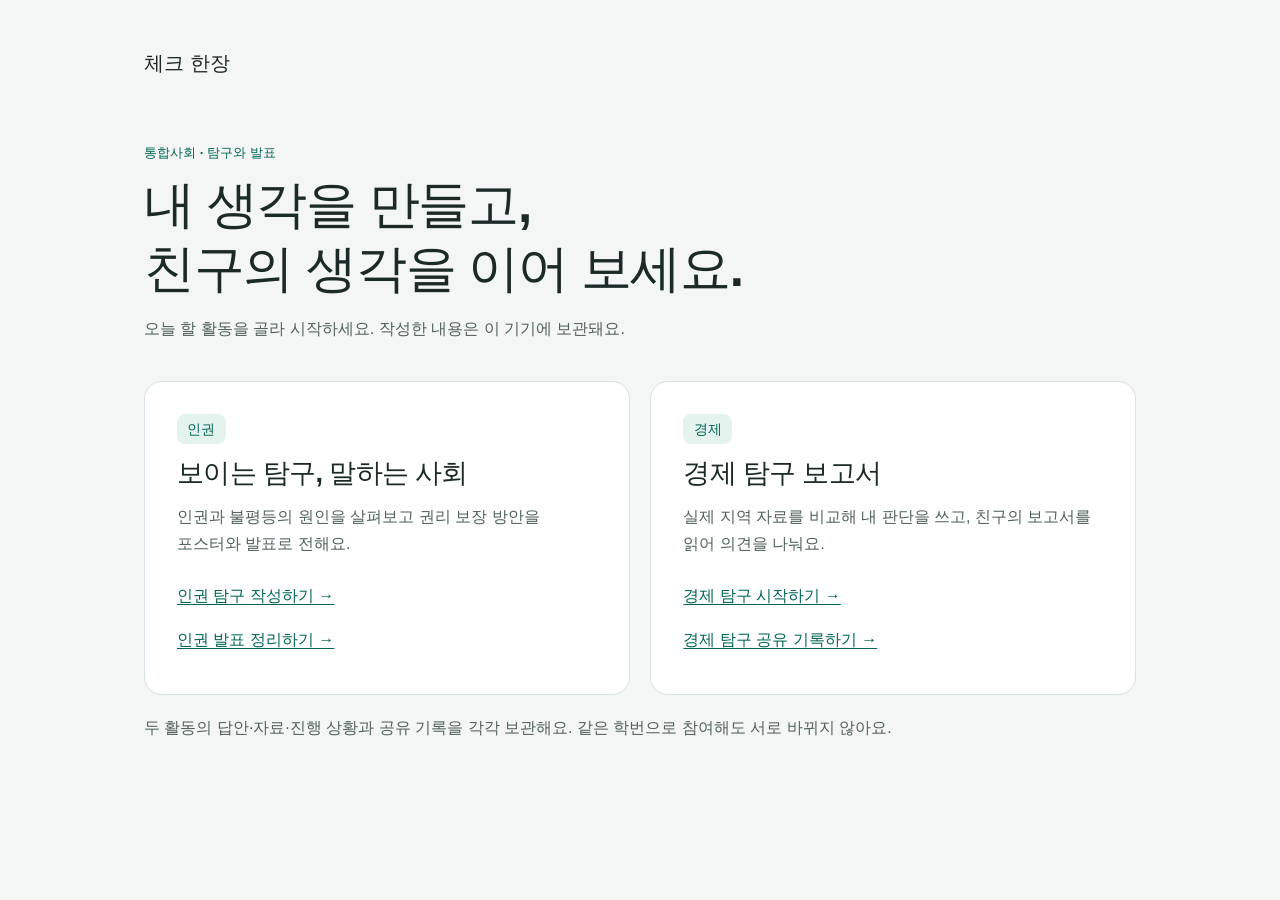
==== commit ff7a3487: "Improve regional economy inquiry and separate peer feedback" ====
--- a/docs/index.html
+++ b/docs/index.html
@@ -5,19 +5,19 @@
   <meta name="viewport" content="width=device-width, initial-scale=1">
   <meta name="description" content="통합사회2 탐구 활동지. 질문과 자료, 해결 제안을 한 장에 모아요.">
   <title>체크 한장 · 통합사회2 탐구 활동지</title>
-  <link rel="stylesheet" href="style.css">
+  <link rel="stylesheet" href="style.css?v=inquiry7">
   <link rel="stylesheet" href="report-print.css">
   <link rel="stylesheet" href="listening.css">
   <script defer src="home.js"></script>
   <script defer src="cases.js"></script>
   <script defer src="topic-ideas.js"></script>
-  <script defer src="workbook-storage.js"></script>
+  <script defer src="workbook-storage.js?v=46740e2"></script>
   <script defer src="economy-data.js"></script>
-  <script defer src="economy-guided-data.js"></script>
-  <script defer src="economy-local-data.js"></script>
-  <script defer src="economy-activity.js"></script>
-  <script defer src="economy-flow.js"></script>
-  <script defer src="worksheet.js"></script>
+  <script defer src="economy-guided-data.js?v=inquiry7"></script>
+  <script defer src="economy-local-data.js?v=inquiry10"></script>
+  <script defer src="economy-activity.js?v=inquiry10"></script>
+  <script defer src="economy-flow.js?v=inquiry10"></script>
+  <script defer src="worksheet.js?v=inquiry10"></script>
   <script defer src="report-print.js"></script>
 </head>
 <body class="at-home">
@@ -39,7 +39,7 @@
       <section class="home-card">
         <span class="card-category">경제</span>
         <h2>경제 탐구 보고서</h2>
-        <p>자료를 비교해 지역 경제에서 무엇이 달라졌고 왜 그런지 설명해요.</p>
+        <p>실제 지역 자료를 비교해 내 판단을 쓰고, 친구의 보고서를 읽어 의견을 나눠요.</p>
         <div class="home-card-actions">
           <a href="#economy" class="card-link">경제 탐구 시작하기 →</a>
           <a href="listening.html?task=economy" class="card-link">경제 탐구 공유 기록하기 →</a>
@@ -82,6 +82,7 @@
         <div class="preview-bar">
           <div><h2 id="preview-title" tabindex="-1">포스터 미리보기</h2><p id="preview-description">쓰는 내용이 여기에 바로 보여요.</p></div>
           <span class="paper-tag">A4 세로</span>
+          <p id="economy-preview-ready" class="field-hint" aria-live="polite" hidden></p>
           <button id="preview-print" class="primary" type="button" hidden>PDF로 저장 / 인쇄하기</button>
         </div>
         <div id="poster" class="poster"></div>
@@ -108,6 +109,7 @@
     <ul>
       <li><strong>인권과 불평등</strong>　자료 조사 30점, 발표 자료 제작과 실제 발표 40점, 협업과 자기 돌아보기 30점.</li>
       <li><strong>우리 지역의 경제 변화</strong>　경제 변화 탐구 40점, 지역사회 변화 방안과 실천 30점, 발표와 협업·자기 성찰 30점.</li>
+      <li><strong>경제 탐구 자료</strong>　첫 자료로 잠정 의견을 세우고, 다른 자료를 직접 한 건 이상 찾아 출처, 핵심 내용, 내 말로 한 요약, 판단에 활용한 점을 적어요. 그래프·표·사진은 선택 사항이에요.</li>
     </ul>
     <p>보고서에 확인한 사실, 경제 개념을 적용한 설명, 자료의 한계와 출처를 남겨요. 지역사회 실천, 발표와 협업은 수업에서 확인해요. 자료 3곳 이상 활용은 평가 계획의 가장 높은 수행수준입니다. 단계별 완료 표시는 작성 진행 상황을 알려 줍니다.</p>
     <h3>AI를 써도 되나요?</h3>
--- a/docs/style.css
+++ b/docs/style.css
@@ -117,6 +117,14 @@
 .economy-topic-grid { display: grid; grid-template-columns: repeat(2,minmax(0,1fr)); list-style: none; padding: 0; margin: 0; gap: .45rem; }
 .economy-topics button { width: 100%; height: 100%; min-height: 60px; align-items: flex-start; justify-content: space-between; text-align: left; word-break: keep-all; overflow-wrap: anywhere; }
 .economy-topics small { display: block; color: var(--muted); font-weight: 400; margin-top: .18rem; }
+.economy-category-tabs { display: flex; flex-wrap: wrap; gap: .35rem .45rem; margin-bottom: 1rem; }
+.economy-category-tabs button { min-height: 44px; padding-inline: .65rem; }
+.economy-category-tabs button[aria-pressed="true"] { background: var(--wash); color: var(--accent); border-color: var(--accent); font-weight: 700; }
+.economy-category-tabs button span { color: var(--muted); font-variant-numeric: tabular-nums; }
+.economy-topic-grid button { flex-direction: column; align-items: flex-start; justify-content: flex-start; gap: .15rem; }
+.topic-badges { display: flex; flex-wrap: wrap; align-items: baseline; gap: .22rem .6rem; margin-bottom: .14rem; font-size: .78rem; line-height: 1.45; }
+.badge-region { color: var(--accent); font-weight: 700; }
+.badge-concept { color: var(--muted); }
 .topic-resume { color: var(--accent); font-size: .82rem; flex-shrink: 0; }
 .guided-context { display: flex; justify-content: space-between; gap: .6rem; align-items: baseline; margin-bottom: .75rem; }
 .guided-context strong { font-size: .9rem; color: var(--accent); }
@@ -306,8 +314,11 @@
 .guided-region-graph { margin-block: .55rem .15rem; font-size: .88rem; }
 .guided-region-graph figcaption { font-weight: 650; margin-bottom: .35rem; }
 .guided-region-bar { display: grid; grid-template-columns: minmax(5.5rem, auto) minmax(0, 1fr) auto; gap: .45rem; align-items: center; margin-bottom: .35rem; }
-.guided-region-track { display: block; height: .7rem; background: var(--wash); }
-.guided-region-track span { display: block; height: 100%; background: var(--accent); }
+.economy-evidence-graph { margin-inline: 0; }
+.economy-evidence-graph figcaption span { color: var(--muted); font-size: .8em; font-weight: 400; }
+.economy-evidence-graph svg { width: 100%; min-width: 0; height: .6rem; align-self: center; }
+.economy-graph-track { fill: var(--wash); }
+.economy-graph-bar { fill: var(--accent); }
 .guided-topic > p + p { margin-top: .5rem; }
 .guided-region-material > .stat-table-wrap + .field { margin-top: .8rem; }
 .guided-region-material .stat-table th { word-break: keep-all; }
@@ -408,3 +419,7 @@
   .official-graph .stat-image { break-inside: avoid; }
   .view-tabs { display: none !important; }
 }
+
+/* Keep the short period-value fields legible on a phone. */
+.economy-reading-table td { min-width: 5rem; }
+.economy-reading-table input { display: block; width: 100%; min-width: 0; box-sizing: border-box; padding: .45rem .35rem; font-variant-numeric: tabular-nums; }
--- a/docs/report-print.css
+++ b/docs/report-print.css
@@ -44,7 +44,6 @@
 .paper-picked th span { display: block; font-weight: 400; color: var(--muted); }
 .paper-picked td span { display: block; margin-top: .25em; }
 .paper-picked .num { text-align: right; font-variant-numeric: tabular-nums; white-space: nowrap; }
-.paper .paper-link-print { display: none; }
 .print-tight .paper-inquiry-section { line-height: 1.5; }
 .print-tight .paper-inquiry-section section + section,
 .print-tight .paper-inquiry-section > p + section,
@@ -55,8 +54,6 @@
   .has-print-pages .print-pages { position: static; left: auto; visibility: visible; }
   .print-paper { break-after: page; page-break-after: always; }
   .print-paper:last-child { break-after: auto; page-break-after: auto; }
-  .paper .paper-link-screen { display: none; }
-  .paper .paper-link-print { display: inline; }
 }
 
 /* Reading order comes first: prose is full width; compact evidence may pair. */
